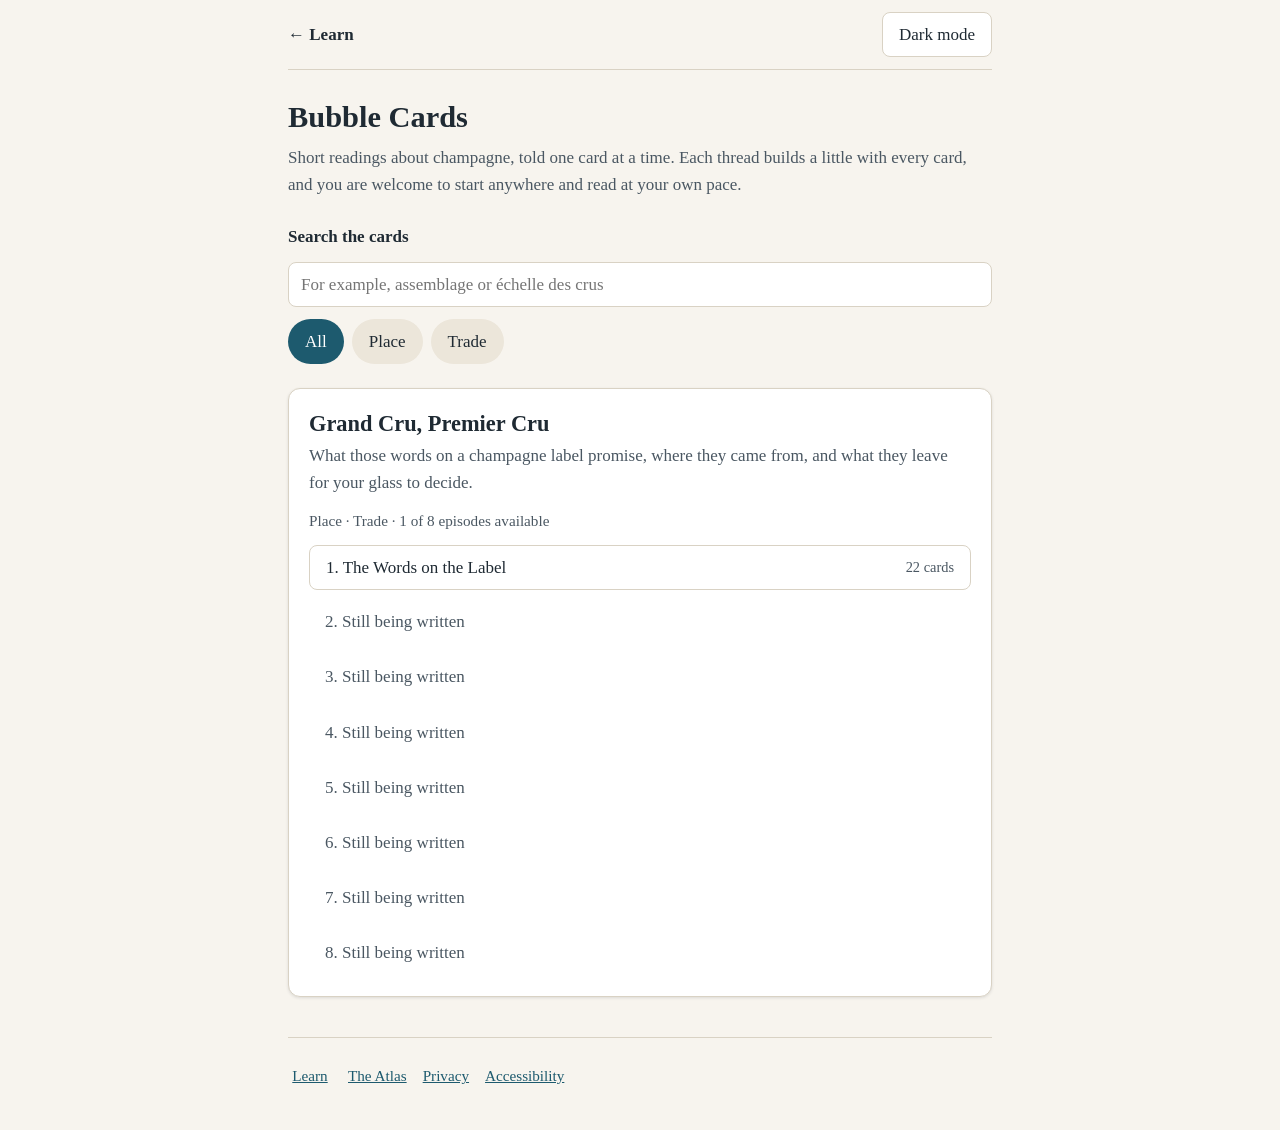
==== TheJG Studio/champagne-atlas/learn/cards/index.html @ 17294901 "Bubble Cards: hub, card reader, and Grand Cru thread episode 1 (draft) Adds the /learn/ hub and the " ====
<!doctype html>
<html lang="en">
<head>
<meta charset="utf-8">
<meta name="viewport" content="width=device-width, initial-scale=1">
<title>Bubble Cards · The Chalk Sea</title>
<meta name="description" content="Short, connected readings about champagne, one card at a time.">
<link rel="stylesheet" href="reader.css?v=b30a8cc6f4">
</head>
<body>
<a class="skip" href="#main">Skip to the cards</a>
<div class="wrap">
  <header class="site">
    <a class="home" href="/learn/">← Learn</a>
    <button type="button" id="theme" aria-pressed="false">Dark mode</button>
  </header>

  <main id="main">
    <h1 id="main-title">Bubble Cards</h1>
    <p class="lede">Short readings about champagne, told one card at a time. Each thread builds a little with every card, and you are welcome to start anywhere and read at your own pace.</p>

    <div class="tools" role="search">
      <label for="q">Search the cards</label>
      <input type="search" id="q" autocomplete="off" placeholder="For example, assemblage or échelle des crus">
      <ul class="chips" id="chips" aria-label="Filter by topic"></ul>
    </div>

    <p id="status" class="visually-hidden" aria-live="polite"></p>
    <p id="empty" class="empty" hidden>Nothing matches that search yet. Try a different word, or choose All.</p>
    <div id="library"></div>
  </main>

  <footer class="site">
    <ul>
      <li><a href="/learn/">Learn</a></li>
      <li><a href="/">The Atlas</a></li>
      <li><a href="/privacy.html">Privacy</a></li>
      <li><a href="/accessibility.html">Accessibility</a></li>
    </ul>
  </footer>
</div>

<dialog id="reader" aria-labelledby="r-title" aria-describedby="r-card">
  <div class="r-head">
    <div>
      <p class="r-thread" id="r-thread"></p>
      <h2 id="r-title"></h2>
    </div>
    <button type="button" id="close" aria-label="Close the cards">Close</button>
  </div>
  <div class="r-bar" aria-hidden="true"><span id="r-bar"></span></div>
  <div class="r-card" id="r-card" aria-live="polite"></div>
  <p class="r-count" id="r-count"></p>
  <div class="r-foot">
    <button type="button" id="prev">Previous</button>
    <button type="button" id="next" class="primary">Next card</button>
  </div>
</dialog>

<script src="reader.js?v=6a99febda6"></script>
</body>
</html>
---- TheJG Studio/champagne-atlas/learn/cards/reader.css ----
/* Bubble Cards reader. Static, no third-party requests. */
:root {
  --bg: #f7f4ee;
  --surface: #ffffff;
  --ink: #1f2a33;
  --ink-soft: #4a5762;
  --line: #d9d2c4;
  --accent: #1d5a6e;
  --accent-ink: #ffffff;
  --chip: #ece6da;
  --focus: #0b4f9c;
  --progress: #1d5a6e;
  --shadow: 0 1px 3px rgba(31, 42, 51, 0.12);
  color-scheme: light;
}
@media (prefers-color-scheme: dark) {
  :root:not([data-theme="light"]) {
    --bg: #121a20;
    --surface: #1b252d;
    --ink: #ece8e0;
    --ink-soft: #b4bcc3;
    --line: #34424d;
    --accent: #7cc3d6;
    --accent-ink: #0d1a20;
    --chip: #26333c;
    --focus: #9fd2ff;
    --progress: #7cc3d6;
    --shadow: none;
    color-scheme: dark;
  }
}
:root[data-theme="dark"] {
  --bg: #121a20;
  --surface: #1b252d;
  --ink: #ece8e0;
  --ink-soft: #b4bcc3;
  --line: #34424d;
  --accent: #7cc3d6;
  --accent-ink: #0d1a20;
  --chip: #26333c;
  --focus: #9fd2ff;
  --progress: #7cc3d6;
  --shadow: none;
  color-scheme: dark;
}

* { box-sizing: border-box; }
html { -webkit-text-size-adjust: 100%; }
body {
  margin: 0;
  background: var(--bg);
  color: var(--ink);
  font-family: Georgia, "Iowan Old Style", "Palatino Linotype", serif;
  font-size: 1.0625rem;
  line-height: 1.6;
}
a { color: var(--accent); }
:focus-visible {
  outline: 3px solid var(--focus);
  outline-offset: 2px;
  border-radius: 4px;
}
.wrap { max-width: 46rem; margin: 0 auto; padding: 0 16px; }
.skip {
  position: absolute; left: 16px; top: -100px;
  background: var(--surface); color: var(--ink); padding: 12px 16px; z-index: 10;
}
.skip:focus { top: 8px; }

header.site {
  display: flex; align-items: center; justify-content: space-between; gap: 12px;
  padding: 12px 0; border-bottom: 1px solid var(--line);
}
header.site a.home {
  display: inline-flex; align-items: center; min-height: 44px;
  color: var(--ink); text-decoration: none; font-weight: bold;
}
button, .btn {
  font: inherit; min-height: 44px; min-width: 44px; padding: 8px 16px;
  border-radius: 8px; border: 1px solid var(--line);
  background: var(--surface); color: var(--ink); cursor: pointer;
}
button.primary { background: var(--accent); color: var(--accent-ink); border-color: var(--accent); }
button:disabled { opacity: 0.45; cursor: default; }

h1 { font-size: 1.9rem; line-height: 1.25; margin: 28px 0 8px; }
.lede { color: var(--ink-soft); margin: 0 0 24px; }

.tools { display: grid; gap: 12px; margin-bottom: 24px; }
.tools label { font-weight: bold; }
.tools input[type="search"] {
  font: inherit; width: 100%; min-height: 44px; padding: 8px 12px;
  border: 1px solid var(--line); border-radius: 8px;
  background: var(--surface); color: var(--ink);
}
.chips { display: flex; flex-wrap: wrap; gap: 8px; margin: 0; padding: 0; list-style: none; }
.chips button { background: var(--chip); border-color: transparent; border-radius: 999px; }
.chips button[aria-pressed="true"] { background: var(--accent); color: var(--accent-ink); }

.thread {
  background: var(--surface); border: 1px solid var(--line); border-radius: 12px;
  padding: 20px; margin-bottom: 20px; box-shadow: var(--shadow);
}
.thread h2 { margin: 0 0 4px; font-size: 1.4rem; line-height: 1.3; }
.thread .sub { margin: 0 0 12px; color: var(--ink-soft); }
.thread .meta { font-size: 0.95rem; color: var(--ink-soft); margin: 0 0 12px; }
.episodes { list-style: none; margin: 0; padding: 0; display: grid; gap: 8px; }
.episodes button {
  width: 100%; text-align: left; display: flex; justify-content: space-between;
  align-items: center; gap: 12px;
}
.episodes .state { font-size: 0.9rem; color: var(--ink-soft); white-space: nowrap; }
.episodes li.coming { color: var(--ink-soft); padding: 10px 16px; min-height: 44px; }
.empty { color: var(--ink-soft); }

/* Card dialog */
dialog#reader {
  width: min(40rem, calc(100vw - 32px)); max-height: calc(100dvh - 32px);
  padding: 0; border: 1px solid var(--line); border-radius: 14px;
  background: var(--surface); color: var(--ink);
}
dialog#reader::backdrop { background: rgba(10, 16, 20, 0.6); }
.r-head {
  display: flex; align-items: flex-start; justify-content: space-between; gap: 12px;
  padding: 16px 16px 8px;
}
.r-head h2 { margin: 0; font-size: 1.15rem; line-height: 1.35; }
.r-head .r-thread { margin: 0 0 2px; font-size: 0.9rem; color: var(--ink-soft); }
.r-bar { height: 4px; background: var(--line); margin: 0 16px; border-radius: 2px; overflow: hidden; }
.r-bar span { display: block; height: 100%; background: var(--progress); width: 0; }
.r-card { padding: 24px 20px; min-height: 14rem; font-size: 1.2rem; line-height: 1.6; }
.r-card p { margin: 0 0 16px; }
.r-card .callback { font-size: 1rem; color: var(--ink-soft); font-style: italic; }
.r-card .setup-label { font-size: 0.95rem; color: var(--ink-soft); margin-bottom: 8px; }
.r-count { padding: 0 20px; font-size: 0.9rem; color: var(--ink-soft); }
.r-foot { display: flex; justify-content: space-between; gap: 12px; padding: 12px 16px 16px; }
.r-foot button { flex: 1 1 0; }
.visually-hidden {
  position: absolute; width: 1px; height: 1px; overflow: hidden;
  clip: rect(0 0 0 0); white-space: nowrap;
}
footer.site { border-top: 1px solid var(--line); margin-top: 40px; padding: 16px 0 32px; font-size: 0.95rem; }
footer.site ul { list-style: none; padding: 0; margin: 0; display: flex; flex-wrap: wrap; gap: 4px 16px; }
footer.site a { display: inline-flex; align-items: center; justify-content: center; min-height: 44px; min-width: 44px; }
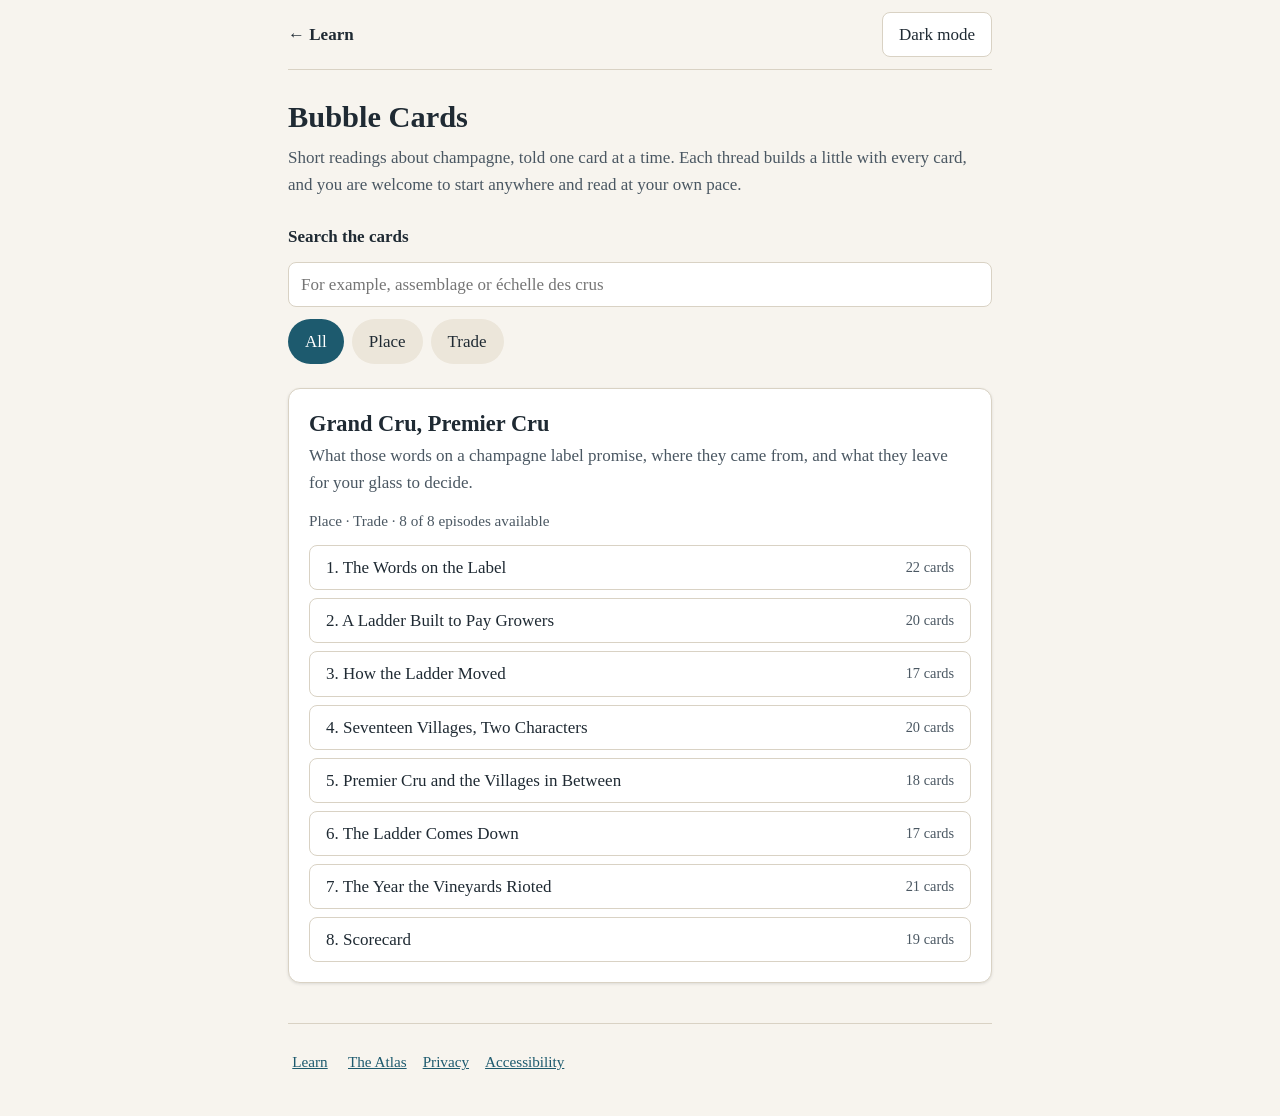
==== commit de8161f3: "Bubble Cards: mirror of jthomg/claude-projects bubble-cards e0c64c3 (thread complete) Co-Authored-By" ====
--- a/TheJG Studio/champagne-atlas/learn/cards/index.html
+++ b/TheJG Studio/champagne-atlas/learn/cards/index.html
@@ -57,6 +57,6 @@
   </div>
 </dialog>
 
-<script src="reader.js?v=6a99febda6"></script>
+<script src="reader.js?v=4c6745c0e7"></script>
 </body>
 </html>
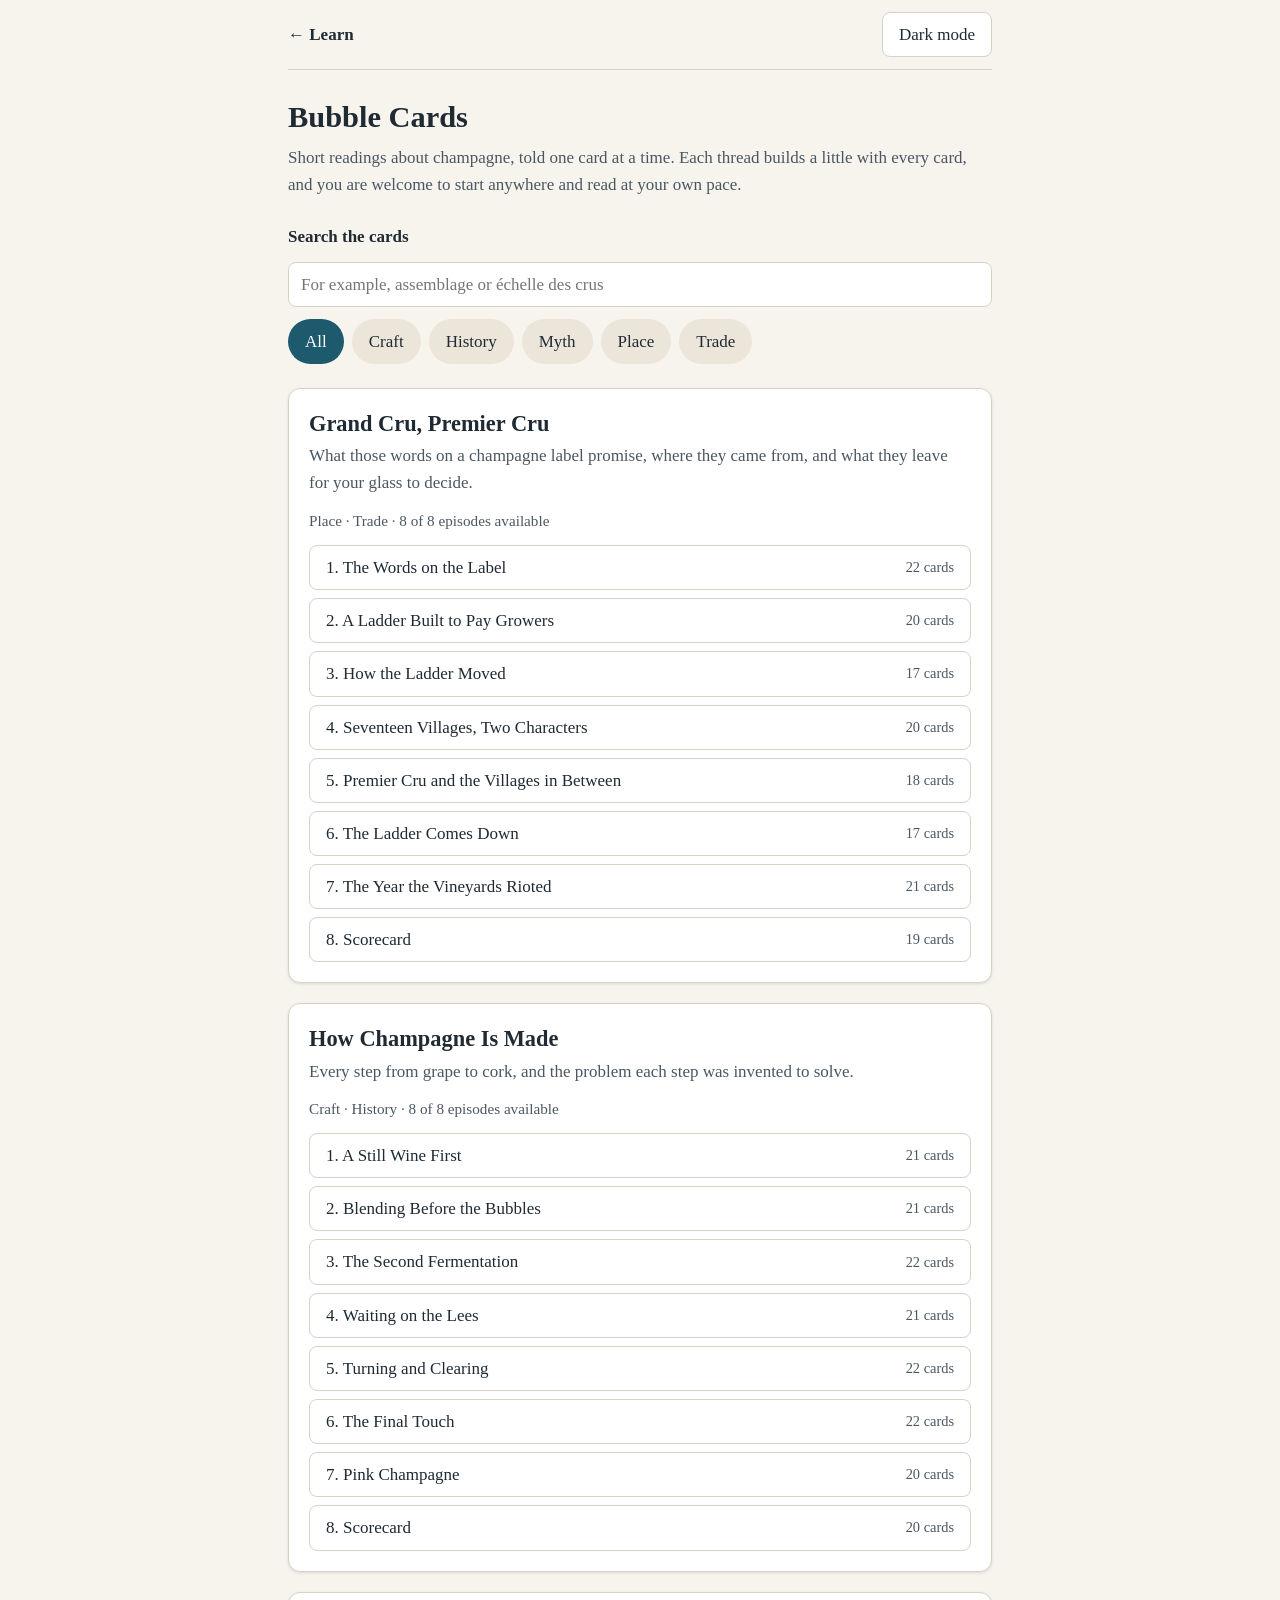
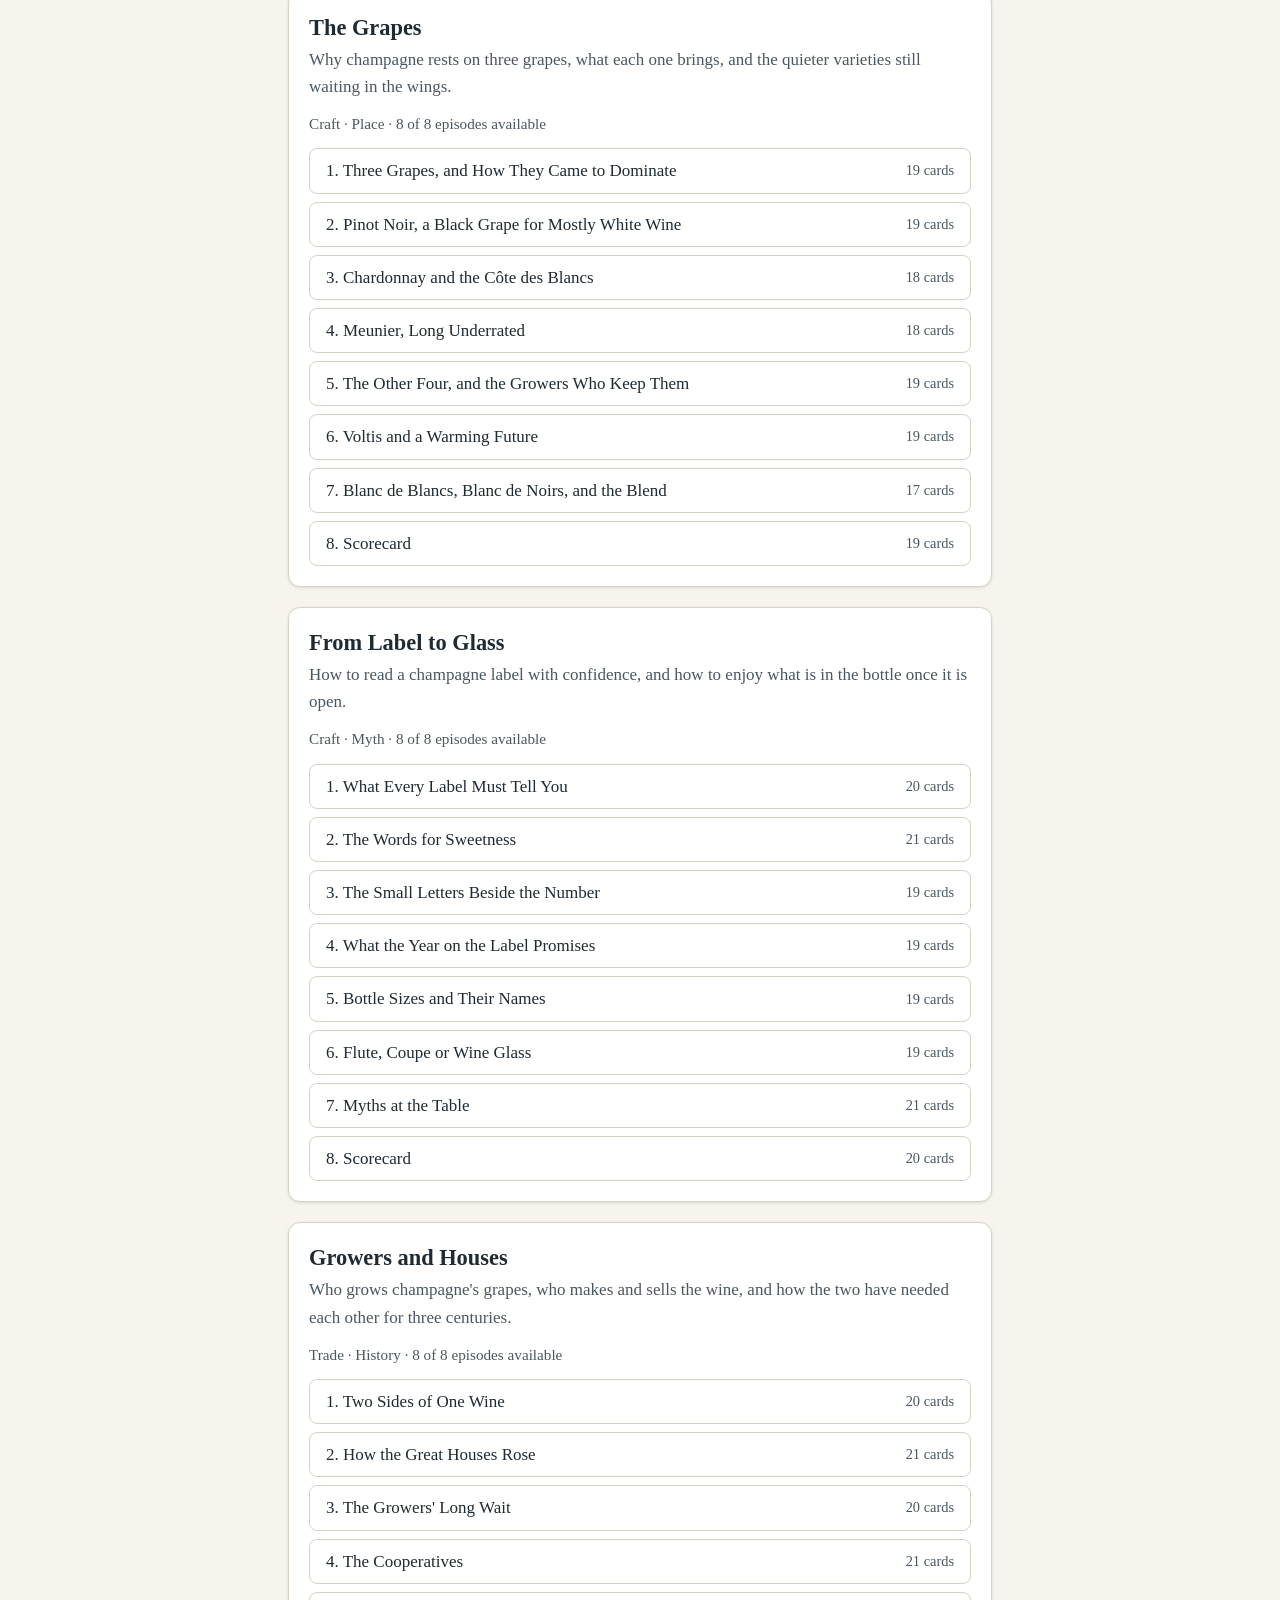
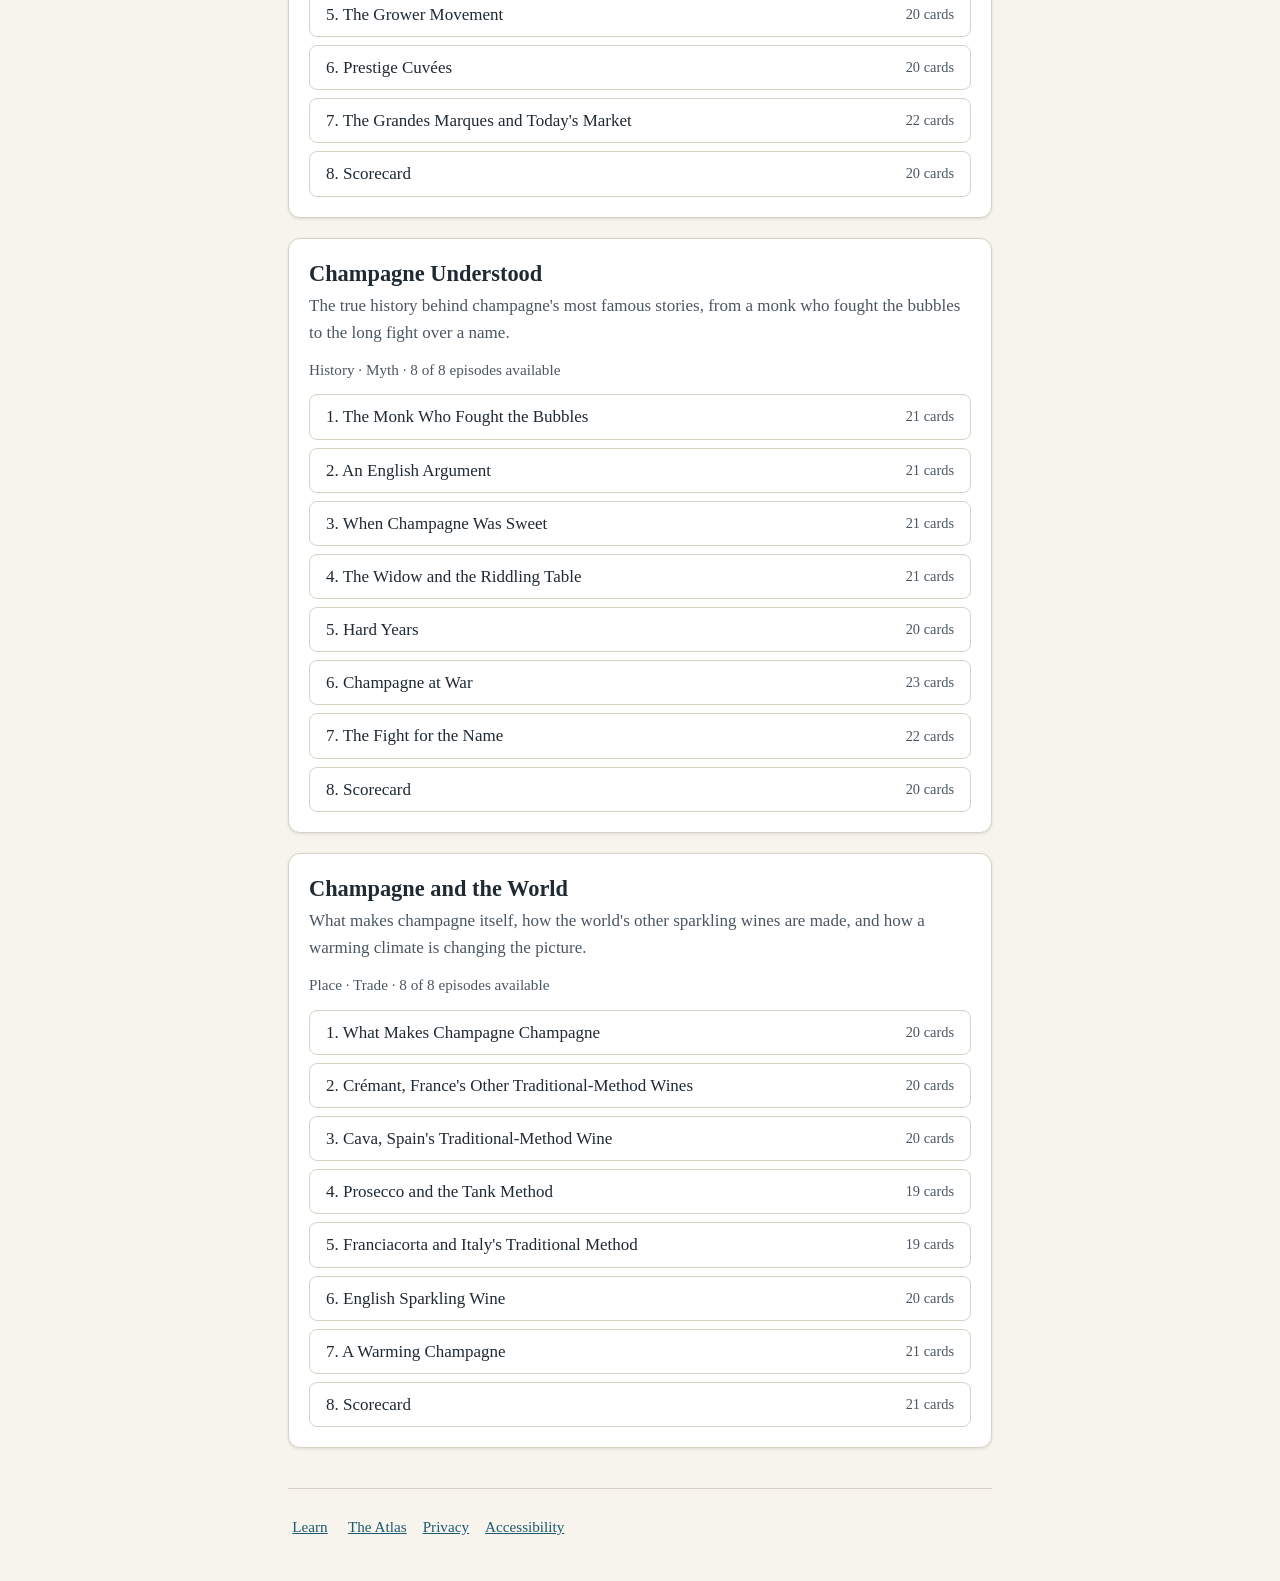
==== commit 95979943: "Bubble Cards: mirror of jthomg/claude-projects bubble-cards 3cf11f9 (all seven threads) Co-Authored-" ====
--- a/TheJG Studio/champagne-atlas/learn/cards/index.html
+++ b/TheJG Studio/champagne-atlas/learn/cards/index.html
@@ -57,6 +57,6 @@
   </div>
 </dialog>
 
-<script src="reader.js?v=4c6745c0e7"></script>
+<script src="reader.js?v=a29e742281"></script>
 </body>
 </html>
